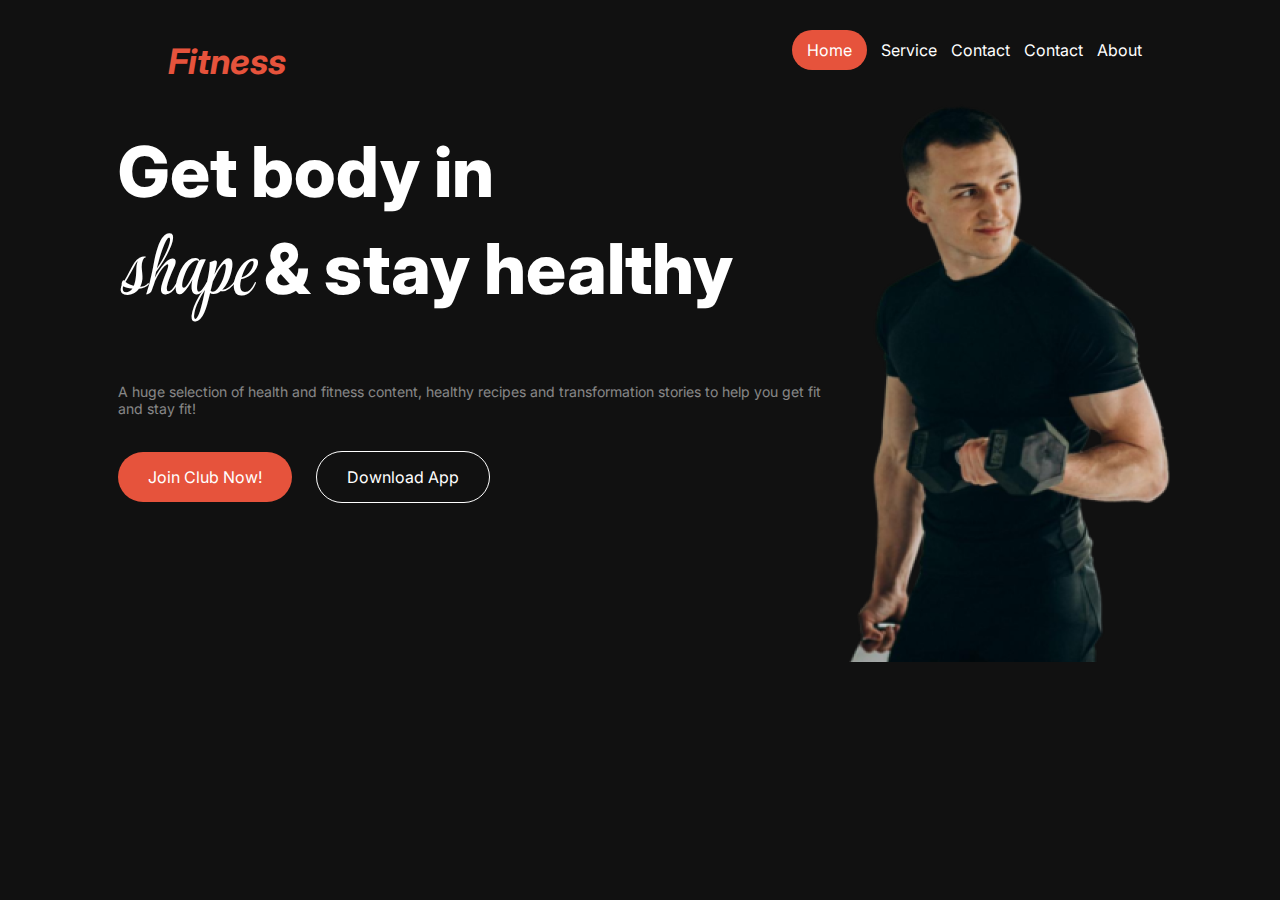
==== index.html @ d6b18fcd "banner section" ====
<!DOCTYPE html>
<html lang="en">
<head>
    <meta charset="UTF-8">
    <meta name="viewport" content="width=device-width, initial-scale=1.0">
    <title>Assignment - 2</title>
    <link rel="stylesheet" href="style.css">
</head>
<body>
   <header>
    <div class="navbar">
        <div class="navbar">
            <div class="logo">Fitness</div>
          <nav>
    </div>

   <div class="pages">
    <a class="select" href="">Home</a>
    <a href="">Service</a>
    <a href="">Contact</a>
    <a href="">Contact</a>
    <a href="">About</a>
   </div>

</header> 
 <!-- banner section -->

 <section>
<div class="banner">
<div class="banner-content">
 <h1>Get body in <br><span class="italic">shape</span> & stay healthy</h1>
    <p>A huge selection of health and fitness content, healthy recipes and transformation stories to help you get fit and stay fit!</p>
            
  
<div class="btn">
    <a href="" class="btn-primary">Join Club Now!</a>

<a href="" class="btn-secondary">Download App</a> 
</div>
                
    </div>

    <div class="banner-image">
    <img src="images/Images 2.png" alt="" srcset="">
    </div>



    </section>
       
        
        
      
    
    
</body>
</html>
---- style.css ----
@import url('https://fonts.googleapis.com/css2?family=Inter:ital,opsz,wght@0,14..32,100..900;1,14..32,100..900&family=Work+Sans:ital,wght@0,100..900;1,100..900&display=swap');

@import url('https://fonts.googleapis.com/css2?family=Inter:ital,opsz,wght@0,14..32,100..900;1,14..32,100..900&family=Style+Script&family=Work+Sans:ital,wght@0,100..900;1,100..900&display=swap');

* {
    font-family: "Inter", sans-serif;
    color: white;
    background: #111111;
    p{
        color: rgba(255, 255, 255, 0.5);
        font-size: 14px;
    }
}

.logo {
    font-size: 35px;
    color: #E6533C ;
    font-weight: bold;
    font-style: italic;
}

.pages a{
    color:white;
    text-decoration:none ;
    margin-left: 10px; 
}
.select{
    background-color:#E6533C ;
    padding: 10px 15px ;
    border-radius: 20px;
}
.pages{
    margin-top: 20px;
    margin-right: 30px;
}

.navbar{
    margin-top: 20px;
    margin-left: 80px;
    margin-right: 100px;
    display: flex;
    justify-content: space-between;
}

/* banner css */

.banner{
    margin-left: 110px;
    display: flex;
    height: 600px;
    width: 85%;

}

.banner-content{
  
    width: 100%;
    

}

.banner-content h1{
    font-weight: 800;
    font-size: 70px;
    

}

.banner-content p{
    width: 100%;
    margin-bottom: 50px;
    
}

.banner-content h1 .italic {
    font-style: italic;
    font-family: "Style Script", cursive;
    font-size: 80px;
    font-weight: 100;
}
.btn-primary{
    text-decoration: none;
    background-color: #E6533C ;
    color: #fff;
    padding: 15px 30px;
    border-radius: 30px;
    font-size: 16px;
    margin-right: 20px;
   
}

.btn-secondary{
    background-color: transparent;
    text-decoration: none;
    border: 1px solid #fff;
    padding: 15px 30px;
    border-radius: 30px;
    font-size: 16px;
    color: #fff;
    margin-top: 10px;
}

.banner-image img{
   
    
}

@media (max-width : 576px) {
.navbar{
    margin-left: 10px;
}
.banner{
    margin-left: 10px;
    width: 100%;
    flex-direction: column;
}
.banner-content h1{
    font-weight: 800;
    font-size: 30px;
    }

    .banner-content h1 .italic {
        font-style: italic;
        font-family: "Style Script", cursive;
        font-size: 30px;
        font-weight: 100;
    }
    .banner-content p{
         width: 80%;
        
    }
    
    .banner-image{
        margin-top: 30px;
        width: 100%;
        margin-left: 50px;
    }

    .banner-image img{
   height: 400px;
   

    
    }
    .pages{
        display: none;
    }
.btn-primary{
    padding: 10px 15px;
    margin-right: 5px;
}
.btn-secondary{
    padding: 10px 15px;
}

}
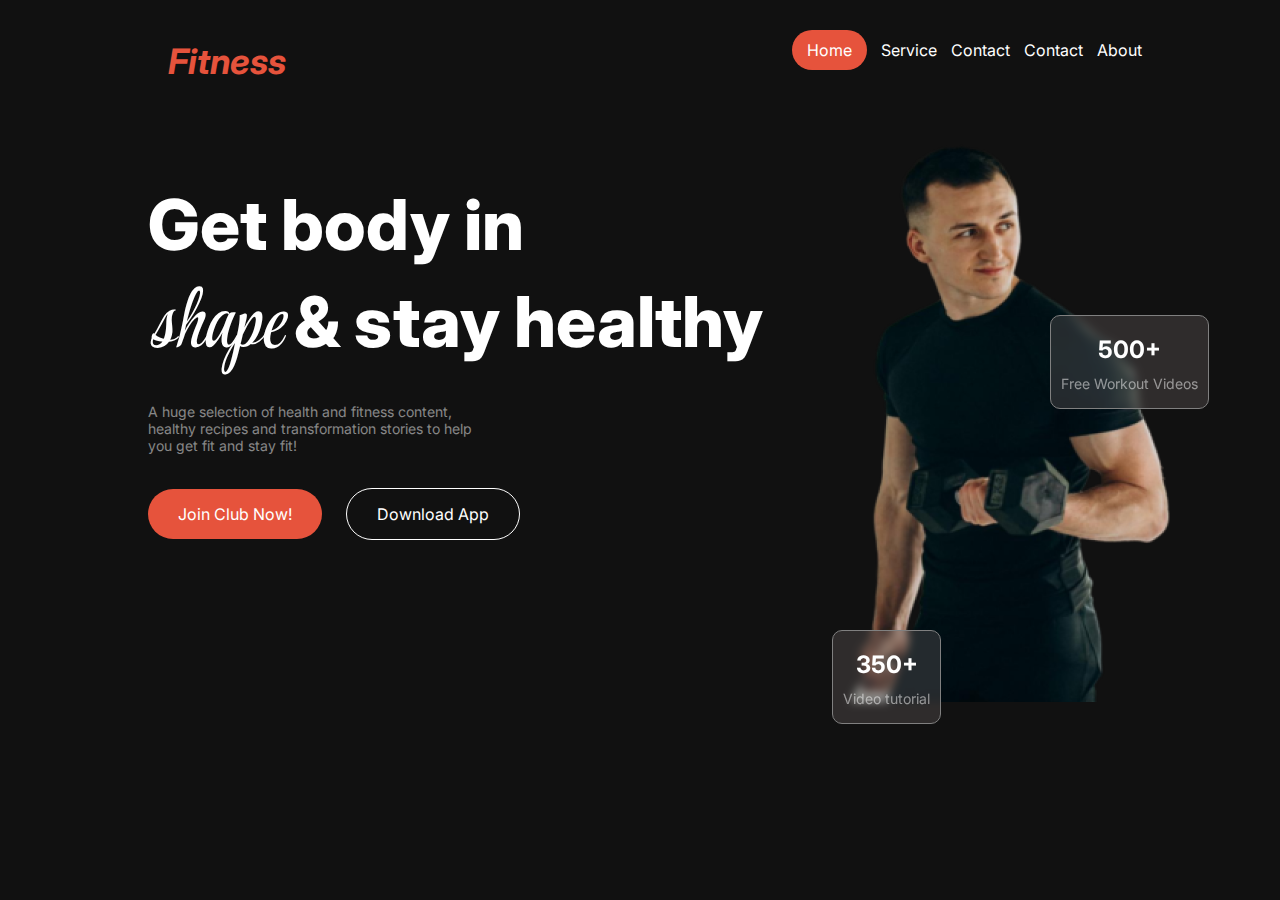
==== commit 88b9e930: "box added" ====
--- a/index.html
+++ b/index.html
@@ -25,7 +25,7 @@
 </header> 
  <!-- banner section -->
 
- <section>
+ <section class="sec">
 <div class="banner">
 <div class="banner-content">
  <h1>Get body in <br><span class="italic">shape</span> & stay healthy</h1>
@@ -44,7 +44,18 @@
     <img src="images/Images 2.png" alt="" srcset="">
     </div>
 
-
+</div>
+ 
+<div class="stats">
+    <div class="stat-item1">
+        <p class="stat-number">350+</p>
+        <p class="stat-para">Video tutorial</p>
+    </div>
+    <div class="stat-item2">
+        <p class="stat-number">500+</p>
+        <p class="stat-para">Free Workout Videos</p>
+    </div>
+</div>
 
     </section>
        
--- a/style.css
+++ b/style.css
@@ -8,6 +8,7 @@
     background: #111111;
     p{
         color: rgba(255, 255, 255, 0.5);
+        
         font-size: 14px;
     }
 }
@@ -43,17 +44,26 @@
 }
 
 /* banner css */
-
+   
+.sec{
+   height: 600px;
+}
 .banner{
+    
+    margin-top: 40px;
     margin-left: 110px;
     display: flex;
-    height: 600px;
+    height: 400px;
     width: 85%;
+    
+   
+   
 
 }
 
 .banner-content{
-  
+    margin-top: 60px;
+    margin-left: 30px;
     width: 100%;
     
 
@@ -62,12 +72,11 @@
 .banner-content h1{
     font-weight: 800;
     font-size: 70px;
-    
-
-}
+    margin: 0;
+    }
 
 .banner-content p{
-    width: 100%;
+    width: 50%;
     margin-bottom: 50px;
     
 }
@@ -86,6 +95,7 @@
     border-radius: 30px;
     font-size: 16px;
     margin-right: 20px;
+    
    
 }
 
@@ -100,21 +110,74 @@
     margin-top: 10px;
 }
 
-.banner-image img{
-   
-    
-}
+
+.stats {
+    display: flex;
+    margin-top: 30px;
+    gap: 50px;
+    
+   
+}
+
+.stat-item1 ,.stat-item2 {
+    text-align: center;
+    background-color:  rgba(118, 107, 107, 0.307);
+    border-radius: 10px;
+    padding: 5px 10px;
+    backdrop-filter: blur(4px);
+    
+   
+}
+
+.stat-item1{
+    position: absolute;
+    left: 65%;
+    top: 70%;
+    padding: 5px 10px;
+    line-height: 10px;
+    border: 1px solid gray;
+}
+
+.stat-item2{
+    position: absolute;
+    left: 82%;
+    top: 35%;
+    padding: 5px 10px;
+    line-height: 10px;
+    border: 1px solid gray;
+}
+
+.stat-number {
+    font-size: 24px;
+    font-weight: bold;
+    color: #fff;
+    background-color:  rgba(118, 107, 107, 0);
+   
+}
+
+.stat-para{
+    background-color:  rgba(118, 107, 107, 0);
+   
+}
+
+
 
 @media (max-width : 576px) {
 .navbar{
-    margin-left: 10px;
+    margin-left: 20px;
 }
 .banner{
     margin-left: 10px;
     width: 100%;
     flex-direction: column;
 }
+.banner-content{
+    margin-top: 5px;
+    font-weight: 800;
+    font-size: 30px;
+    }
 .banner-content h1{
+    
     font-weight: 800;
     font-size: 30px;
     }
@@ -126,14 +189,16 @@
         font-weight: 100;
     }
     .banner-content p{
+        font-weight: 400;
          width: 80%;
+         ma
         
     }
     
     .banner-image{
         margin-top: 30px;
         width: 100%;
-        margin-left: 50px;
+        margin-left: 70px;
     }
 
     .banner-image img{
@@ -146,10 +211,14 @@
         display: none;
     }
 .btn-primary{
+    font-weight: 400;
     padding: 10px 15px;
+    
     margin-right: 5px;
+    font-size: 10;
 }
 .btn-secondary{
+    font-weight: 400;
     padding: 10px 15px;
 }
 
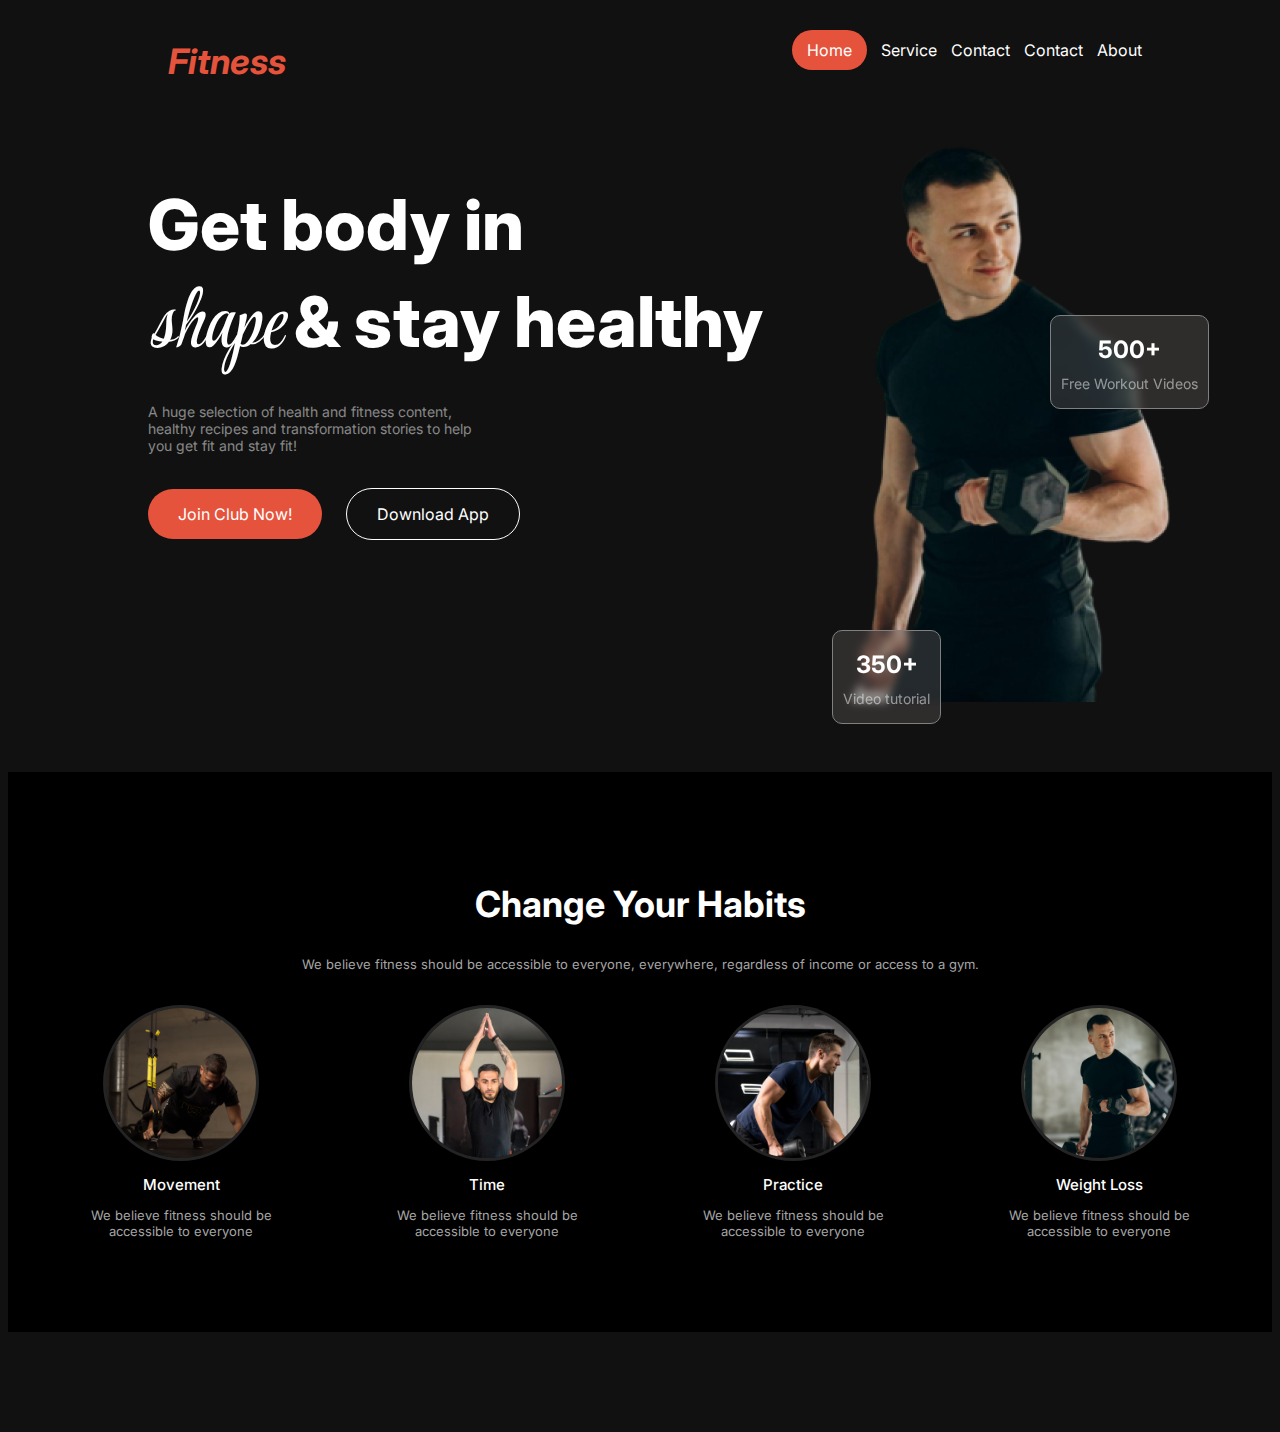
==== commit f6ed5d07: "habit section added" ====
--- a/index.html
+++ b/index.html
@@ -58,7 +58,35 @@
 </div>
 
     </section>
-       
+
+    <!-- Change Your Habits -->
+
+       <section class="habits">
+        <h2>Change Your Habits</h2>
+        <p>We believe fitness should be accessible to everyone, everywhere, regardless of income or access to a gym.</p>
+        <div class="habits-content">
+            <div class="habit">
+                <img src="images/image 3.png" alt="Movement">
+                <h6>Movement</h6>
+                <p>We believe fitness should be accessible to everyone</p>
+            </div>
+            <div class="habit">
+                <img src="images/image 2.png" alt="Time">
+                <h6>Time</h6>
+                <p>We believe fitness should be accessible to everyone</p>
+            </div>
+            <div class="habit">
+                <img src="images/image 4.png"Practice>
+                <h6>Practice</h6>
+                <p>We believe fitness should be accessible to everyone</p>
+            </div>
+            <div class="habit">
+                <img src="images/image 5.png" alt="Weight Loss">
+                <h6>Weight Loss</h6>
+                <p>We believe fitness should be accessible to everyone</p>
+            </div>
+        </div>
+    </section>
         
         
       
--- a/style.css
+++ b/style.css
@@ -160,6 +160,66 @@
    
 }
 
+/* habit css */
+.habits {
+    text-align: center;
+    padding: 80px 30px;
+    background-color: #000;
+    margin-top: 50px;
+    margin-bottom: 100px;
+}
+
+.habits h2 {
+    font-size: 36px;
+    margin-bottom: 30px;
+    color: #fff;
+    background-color: #000;
+}
+
+.habits p{
+    color: #fff;
+    background-color: #000;
+    font-size: 13px;
+    color: #a5a5a5;
+    
+   
+}
+
+.habits-content {
+    display: flex;
+    justify-content: space-around;
+    flex-wrap: wrap;
+    gap: 20px;
+    background-color: #000;
+}
+
+.habit {
+    max-width: 200px;
+    background-color: #000;
+    gap: 50px;
+}
+
+.habit img {
+    height: 150px;
+    width: 150px;
+    border-radius: 50%;
+    border: 3px solid rgba(105, 100, 100, 0.227);
+    margin-top: 20px;
+}
+
+.habit h6 {
+    margin: 10px 0;
+    font-size: 15px;
+    color: #fff;
+    background-color: #000;
+    font-weight: 500;
+}
+
+.habit p {
+    color: #a5a5a5;
+}
+
+
 
 
 @media (max-width : 576px) {
@@ -190,9 +250,7 @@
     }
     .banner-content p{
         font-weight: 400;
-         width: 80%;
-         ma
-        
+         width: 80%;   
     }
     
     .banner-image{
@@ -222,4 +280,19 @@
     padding: 10px 15px;
 }
 
+.stat-item1{
+    position: absolute;
+    left: 20%;
+    top: 110%;
+
+}
+
+.stat-item2{
+    position: absolute;
+    left: 55%;
+    top: 70%;
+    padding: 5px , 20px;
+    line-height: 5px;
+}
+
 }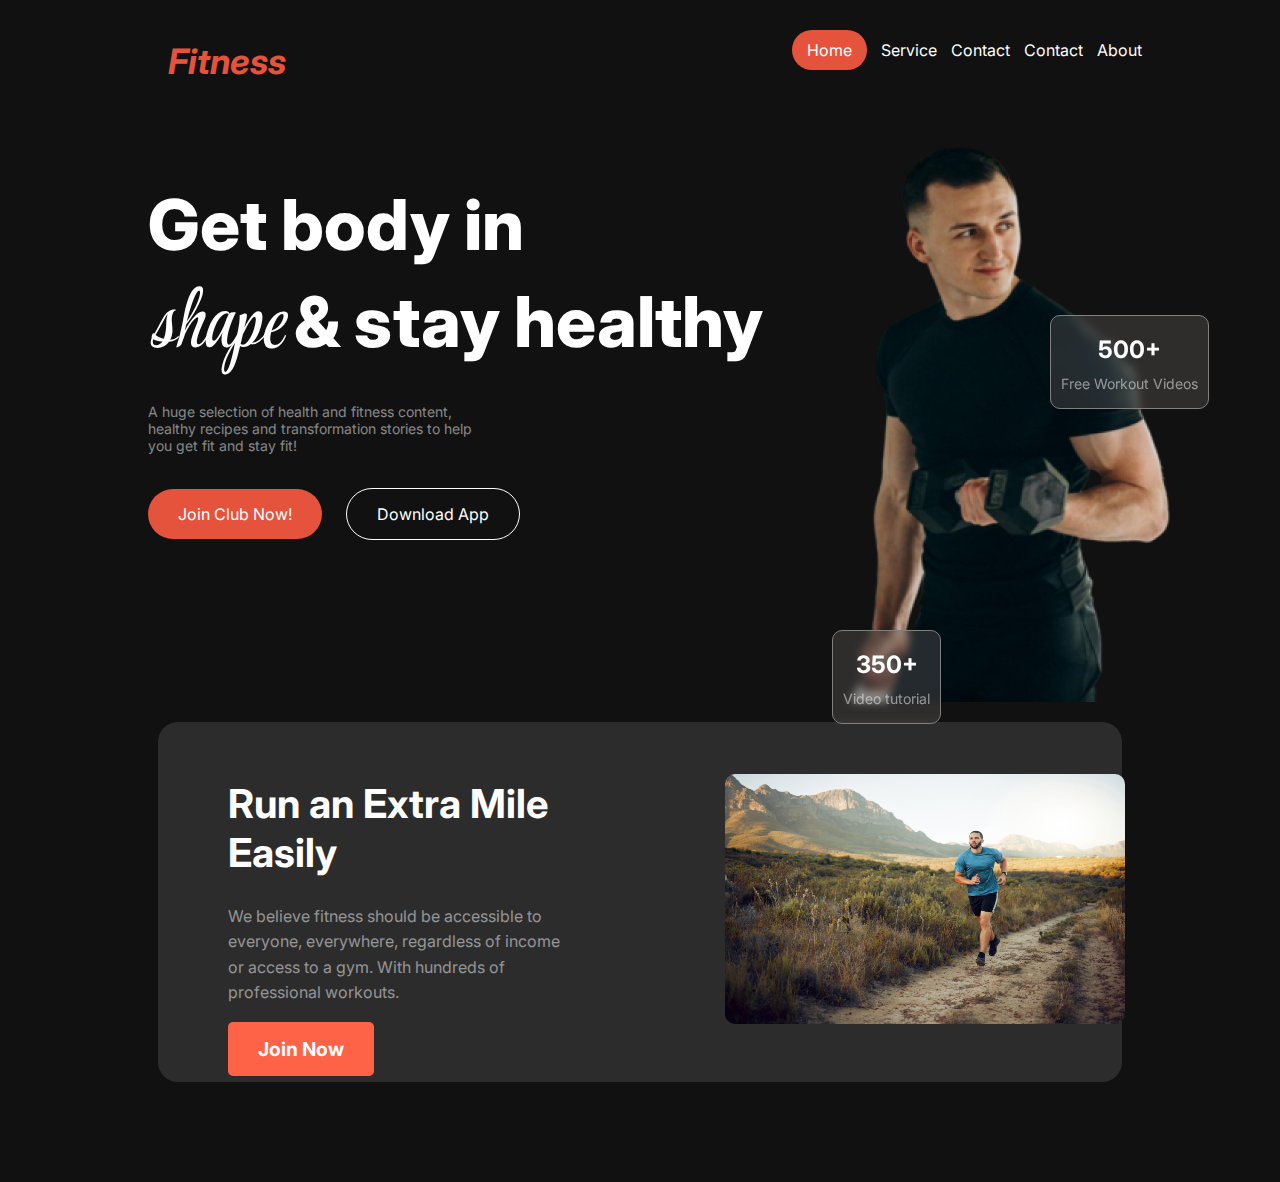
==== commit 83483b0f: "run extra mile added" ====
--- a/index.html
+++ b/index.html
@@ -61,7 +61,7 @@
 
     <!-- Change Your Habits -->
 
-       <section class="habits">
+       <!-- <section class="habits">
         <h2>Change Your Habits</h2>
         <p>We believe fitness should be accessible to everyone, everywhere, regardless of income or access to a gym.</p>
         <div class="habits-content">
@@ -86,10 +86,22 @@
                 <p>We believe fitness should be accessible to everyone</p>
             </div>
         </div>
-    </section>
+    </section> -->
         
+    <!-- run extra mile section -->
         
-      
+     <div class="promo-container">
+    <div class="text-section">
+    <h1>Run an Extra Mile Easily</h1>
+    <p>We believe fitness should be accessible to everyone, everywhere, regardless of income or access to a gym. With hundreds of professional workouts.</p>
+    <a href="#" class="join-btn">Join Now</a>
+    </div>
+    <div class="image-section">
+    <img src="images/run.jpg" alt="Man running">
+    </div>
+            </div>
+        
+
     
     
 </body>
--- a/style.css
+++ b/style.css
@@ -219,6 +219,69 @@
     color: #a5a5a5;
 }
 
+/* run extra mile */
+
+
+
+.promo-container {
+    display: flex;
+    background-color: #2C2C2C;
+    color: white;
+    margin: 0 150px 50px ;
+    padding: 30px;
+    border-radius: 20px;
+    height: 300px;
+    margin-bottom: 100px;
+
+}
+
+.text-section {
+    flex: 1;
+    background-color: #2C2C2C;
+    width: 80%;
+    padding-left: 40px;
+}
+
+.text-section h1 {
+    font-size: 2.5rem;
+    background-color: #2C2C2C;
+}
+
+.text-section p {
+    font-size: 1rem;
+    width: 80%;
+    line-height: 1.6;
+    background-color: #2C2C2C;
+    
+}
+
+.join-btn {
+    display: inline-block;
+    padding: 15px 30px;
+    background-color: #FF6347;
+    color: white;
+    text-decoration: none;
+    border-radius: 5px;
+    font-size: 1.2rem;
+    font-weight: bold;
+}
+
+.image-section {
+    flex: 1;
+    background-color: #2C2C2C;
+  
+}
+
+.image-section img {
+    width: 400px;
+    border-radius: 10px;
+    height: 250px;
+    margin-top: 5%;
+    margin-left: 15%;
+}
+
+
+
 
 
 
@@ -242,10 +305,8 @@
     font-size: 30px;
     }
 
-    .banner-content h1 .italic {
-        font-style: italic;
-        font-family: "Style Script", cursive;
-        font-size: 30px;
+    .banner-content h1 .italic {    
+        font-size: 40px;
         font-weight: 100;
     }
     .banner-content p{
@@ -261,10 +322,8 @@
 
     .banner-image img{
    height: 400px;
-   
-
-    
-    }
+   }
+
     .pages{
         display: none;
     }
@@ -295,4 +354,44 @@
     line-height: 5px;
 }
 
+.promo-container {
+    margin-top: 100px;
+    display: flex;
+    flex-direction: column;
+    width: 300px;
+    margin-left: 10px;
+    height: 600px;
+    /* background-color: #2de169; */
+    padding-left: 5px;
+    
+}
+
+
+.text-section {
+    /* background-color: #8b1010; */
+    padding-left: 5px;
+    width: 100%;
+    margin-left:10px;
+    
+}
+
+.image-section {
+    flex: 1;
+     
+}
+
+.image-section img {
+    width: 300px;
+    border-radius: 10px;
+    height: 250px;
+    margin-top: 5%;
+    margin-left: 10px;
+}
+
+.text-section p {
+    width: 90%;
+    line-height: 1.6;       
+}
+
+
 }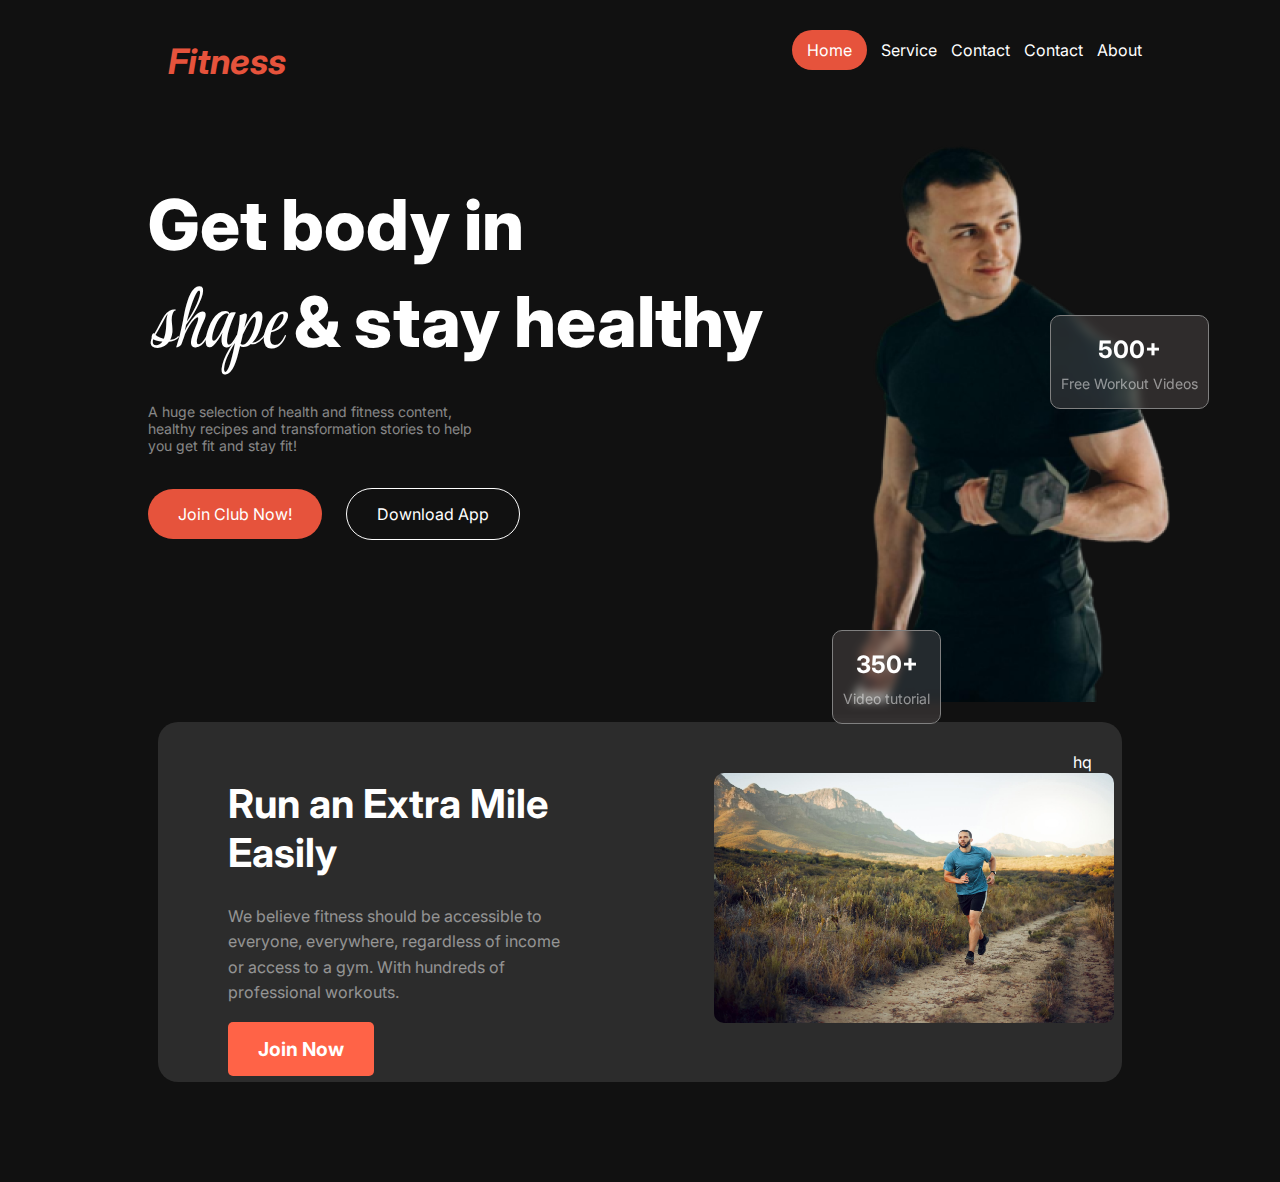
==== commit bfc3650e: "run extra mile added" ====
--- a/index.html
+++ b/index.html
@@ -99,6 +99,7 @@
     <div class="image-section">
     <img src="images/run.jpg" alt="Man running">
     </div>
+    hq
             </div>
         
 
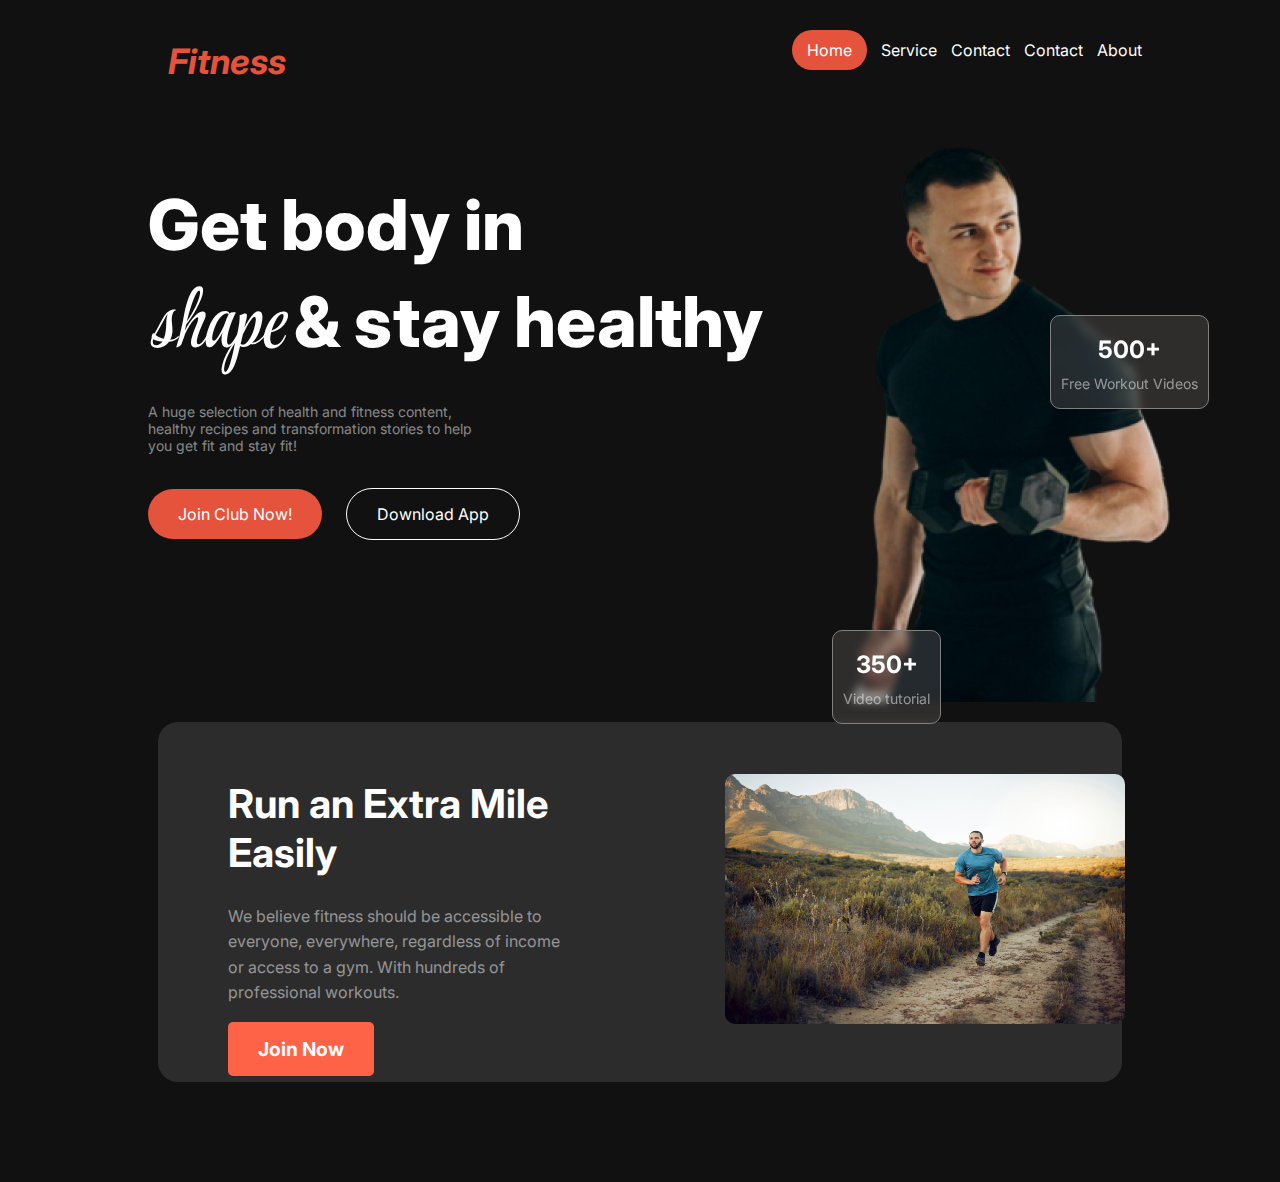
==== commit d23b0948: "run extra mile again" ====
--- a/index.html
+++ b/index.html
@@ -99,7 +99,6 @@
     <div class="image-section">
     <img src="images/run.jpg" alt="Man running">
     </div>
-    hq
             </div>
         
 
--- a/style.css
+++ b/style.css
@@ -360,9 +360,12 @@
     flex-direction: column;
     width: 300px;
     margin-left: 10px;
-    height: 600px;
+    margin-right: 10px;
+    height: 620px;
     /* background-color: #2de169; */
-    padding-left: 5px;
+    padding-left: 20px;
+    padding-right:40px ;
+    
     
 }
 
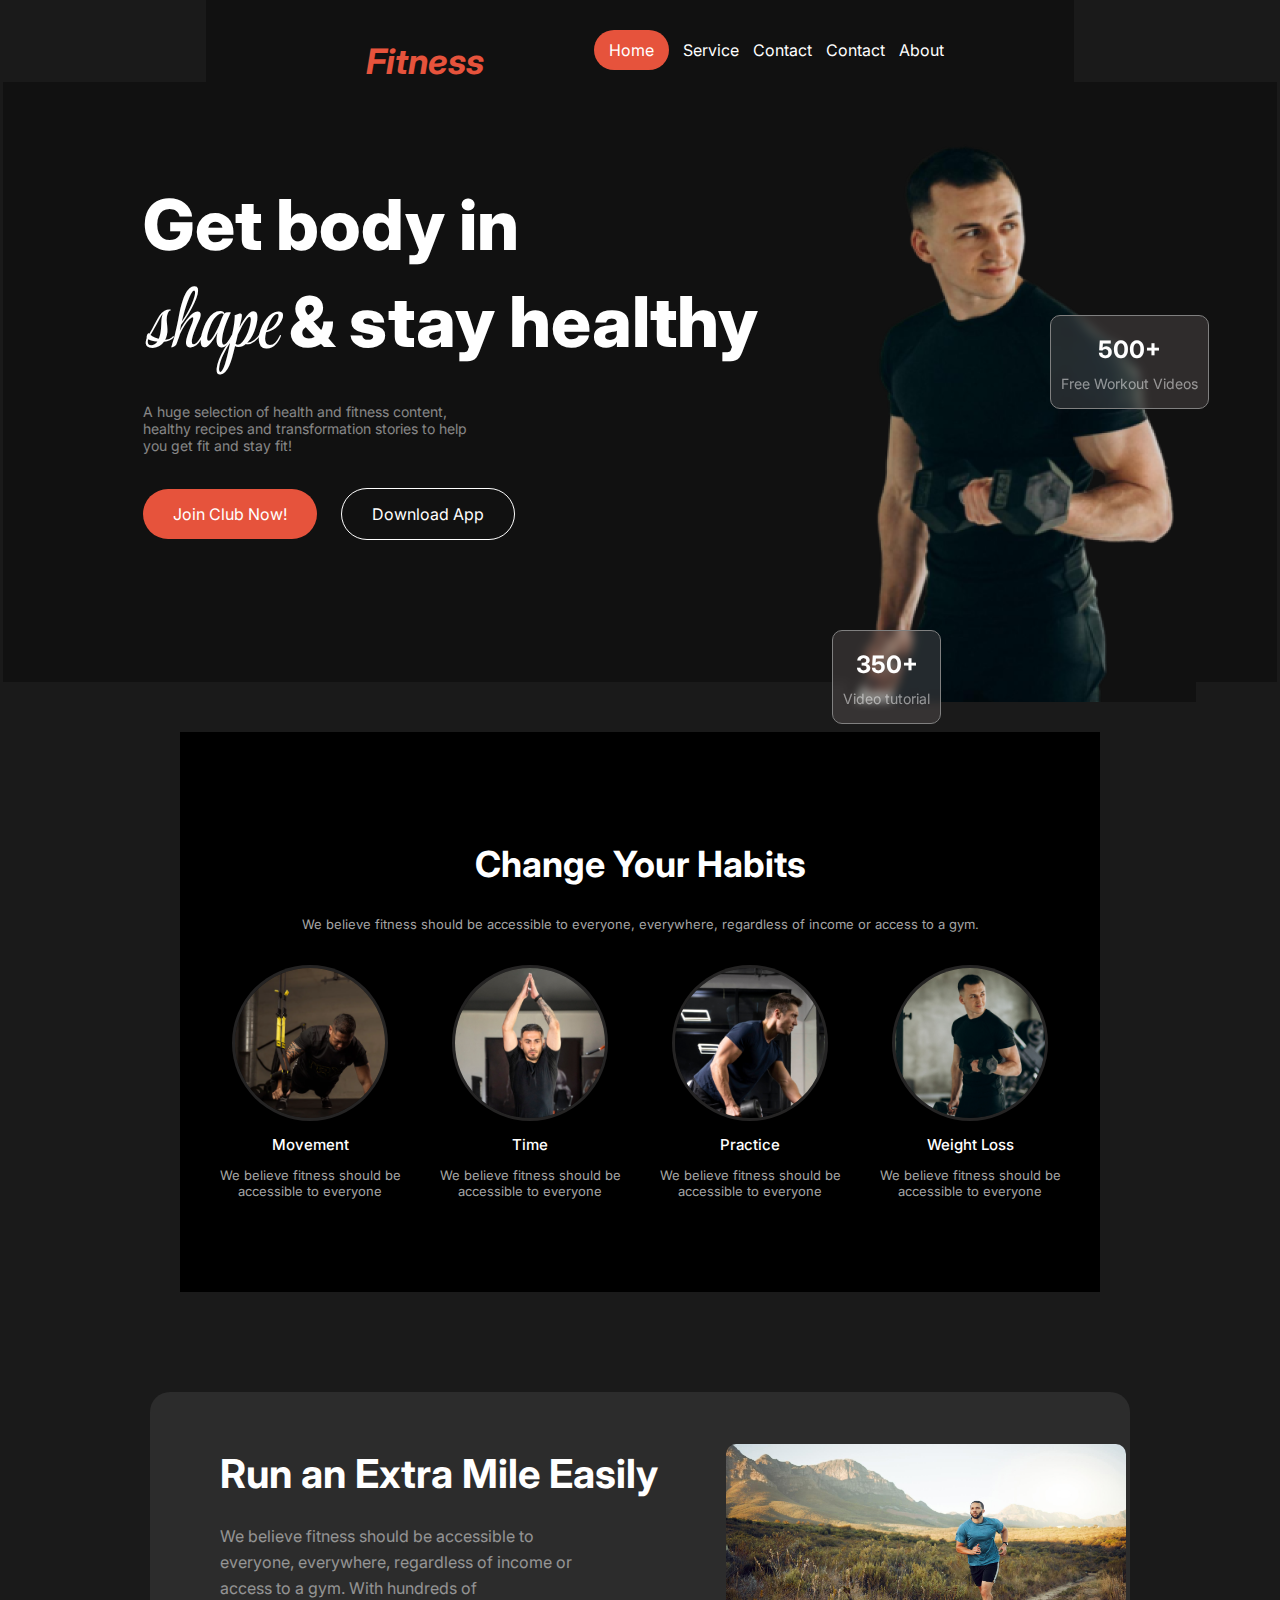
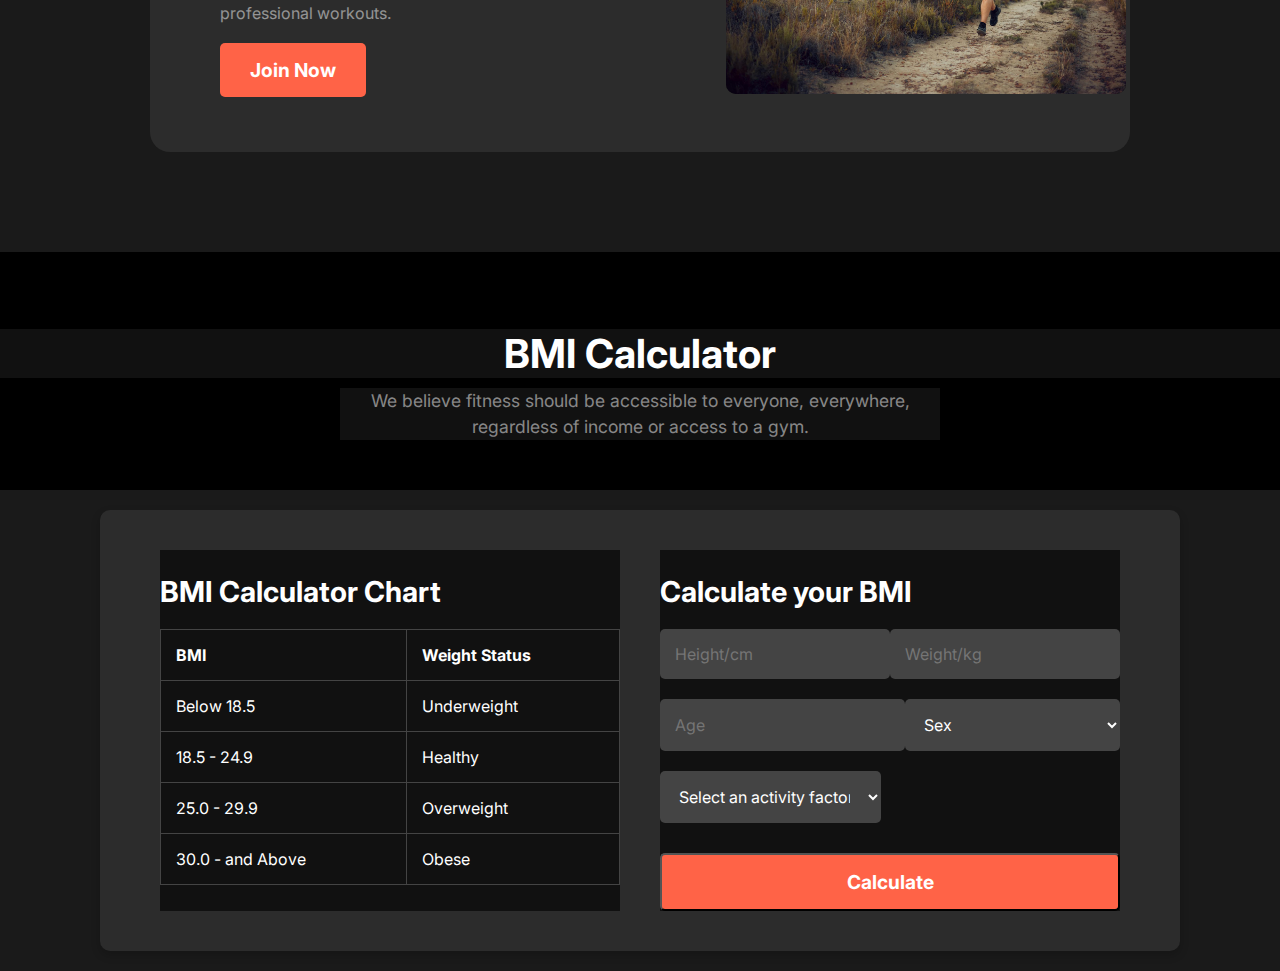
==== commit 021fcebe: "run extra mile added" ====
--- a/index.html
+++ b/index.html
@@ -61,7 +61,7 @@
 
     <!-- Change Your Habits -->
 
-       <!-- <section class="habits">
+       <section class="habits">
         <h2>Change Your Habits</h2>
         <p>We believe fitness should be accessible to everyone, everywhere, regardless of income or access to a gym.</p>
         <div class="habits-content">
@@ -86,7 +86,7 @@
                 <p>We believe fitness should be accessible to everyone</p>
             </div>
         </div>
-    </section> -->
+    </section>
         
     <!-- run extra mile section -->
         
@@ -100,9 +100,71 @@
     <img src="images/run.jpg" alt="Man running">
     </div>
             </div>
-        
 
-    
-    
+            <!-- bmi Calculator -->
+
+                <div class="header">
+                    <h1>BMI Calculator</h1>
+                    <p>We believe fitness should be accessible to everyone, everywhere, regardless of income or access to a gym.</p>
+                </div>
+            
+                <div class="bmi-container">
+                    <div class="bmi-chart">
+                        <h2>BMI Calculator Chart</h2>
+                        <table>
+                            <thead>
+                                <tr>
+                                    <th>BMI</th>
+                                    <th>Weight Status</th>
+                                </tr>
+                            </thead>
+                            <tbody>
+                                <tr>
+                                    <td>Below 18.5</td>
+                                    <td>Underweight</td>
+                                </tr>
+                                <tr>
+                                    <td>18.5 - 24.9</td>
+                                    <td>Healthy</td>
+                                </tr>
+                                <tr>
+                                    <td>25.0 - 29.9</td>
+                                    <td>Overweight</td>
+                                </tr>
+                                <tr>
+                                    <td>30.0 - and Above</td>
+                                    <td>Obese</td>
+                                </tr>
+                            </tbody>
+                        </table>
+                    </div>
+                    <div class="bmi-calculator">
+                        <h2>Calculate your BMI</h2>
+                        <form>
+                            <div class="form-group">
+                                <input type="text" placeholder="Height/cm">
+                                <input type="text" placeholder="Weight/kg">
+                            </div>
+                            <div class="form-group">
+                                <input type="text" placeholder="Age">
+                                <select>
+                                    <option value="" disabled selected>Sex</option>
+                                    <option value="male">Male</option>
+                                    <option value="female">Female</option>
+                                </select>
+                            </div>
+                            <div class="form-group">
+                                <select>
+                                    <option value="" disabled selected>Select an activity factor</option>
+                                    <option value="low">Low</option>
+                                    <option value="medium">Medium</option>
+                                    <option value="high">High</option>
+                                </select>
+                            </div>
+                            <button type="submit" class="calculate-btn">Calculate</button>
+                        </form>
+                    </div>
+                </div>
+            
 </body>
 </html>--- a/style.css
+++ b/style.css
@@ -280,8 +280,109 @@
     margin-left: 15%;
 }
 
-
-
+/* bmi css */
+
+body {
+    font-family: Arial, sans-serif;
+    margin: 0;
+    padding: 0;
+    background-color: #1a1a1a;
+    color: #fff;
+    display: flex;
+    flex-direction: column;
+    align-items: center;
+}
+
+.header {
+    text-align: center;
+    padding: 50px 20px;
+    background-color: #000;
+    width: 100%;
+}
+
+.header h1 {
+    font-size: 2.5rem;
+    margin-bottom: 10px;
+}
+
+.header p {
+    font-size: 1.1rem;
+    max-width: 600px;
+    margin: 0 auto;
+    line-height: 1.5;
+}
+.bmi-container {
+    display: flex;
+    flex-direction: row;
+    background-color: #2C2C2C;
+    border-radius: 10px;
+    padding: 40px;
+    max-width: 1000px;
+    width: 100%;
+    box-shadow: 0px 4px 10px rgba(0, 0, 0, 0.2);
+    margin: 20px;
+}
+
+.bmi-chart, .bmi-calculator {
+    flex: 1;
+    margin: 0 20px;
+}
+
+.bmi-chart h2, .bmi-calculator h2 {
+    font-size: 1.8rem;
+    margin-bottom: 20px;
+}
+
+.bmi-chart table {
+    width: 100%;
+    border-collapse: collapse;
+    margin-top: 20px;
+    background-color: #333;
+    border-radius: 10px;
+}
+
+.bmi-chart th, .bmi-chart td {
+    padding: 15px;
+    text-align: left;
+    border: 1px solid #444;
+    font-size: 1rem;
+}
+
+.bmi-calculator form p {
+    margin-bottom: 30px;
+    line-height: 1.6;
+}
+
+.form-group {
+    display: flex;
+    justify-content: space-between;
+    margin-bottom: 20px;
+}
+
+.form-group input, .form-group select {
+    width: 48%;
+    padding: 15px;
+    background-color: #444;
+    color: white;
+    border: none;
+    border-radius: 5px;
+    font-size: 1rem;
+}
+
+.calculate-btn {
+    display: inline-block;
+    width: 100%;
+    padding: 15px;
+    background-color: #FF6347;
+    color: white;
+    text-decoration: none;
+    border-radius: 5px;
+    font-size: 1.2rem;
+    font-weight: bold;
+    text-align: center;
+    cursor: pointer;
+    margin-top: 10px;
+}
 
 
 
@@ -396,5 +497,80 @@
     line-height: 1.6;       
 }
 
+.join-btn {
+    display: inline-block;
+    padding: 15px 60px;
+}
+/* bmi css */
+
+.bmi-container {
+    flex-direction: column;
+    padding: 20px;
+    width: 80%;
+    margin-left: 10px;
+}
+
+.bmi-chart, .bmi-calculator {
+    margin: 10px 0;
+    width: 100%;
+}
+
+.form-group {
+    flex-direction: column;
+}
+
+.form-group input, .form-group select {
+    width: 100%;
+    margin-bottom: 10px;
+    
+}
+
+.form-group select{
+    width: 100%;
+}
+
+.form-group input{
+    width: 90%;
+}
+
+.calculate-btn {
+    font-size: 1rem;
+    padding: 10px;
+    width: 0 30px ;
+    border-radius: 20px;
+}
+
+.header h1 {
+    font-size: 2rem;
+}
+
+.header p {
+    font-size: 1rem;
+    margin: 0 10px;
+}
+
+.bmi-container {
+    flex-direction: column;
+    padding: 20px;
+}
+
+.bmi-chart, .bmi-calculator {
+    margin: 10px 0;
+}
+
+.form-group {
+    flex-direction: column;
+}
+
+.form-group input, .form-group select {
+    width: 100%;
+    margin-bottom: 10px;
+}
+
+.calculate-btn {
+    font-size: 1rem;
+    padding: 10px;
+}
+
 
 }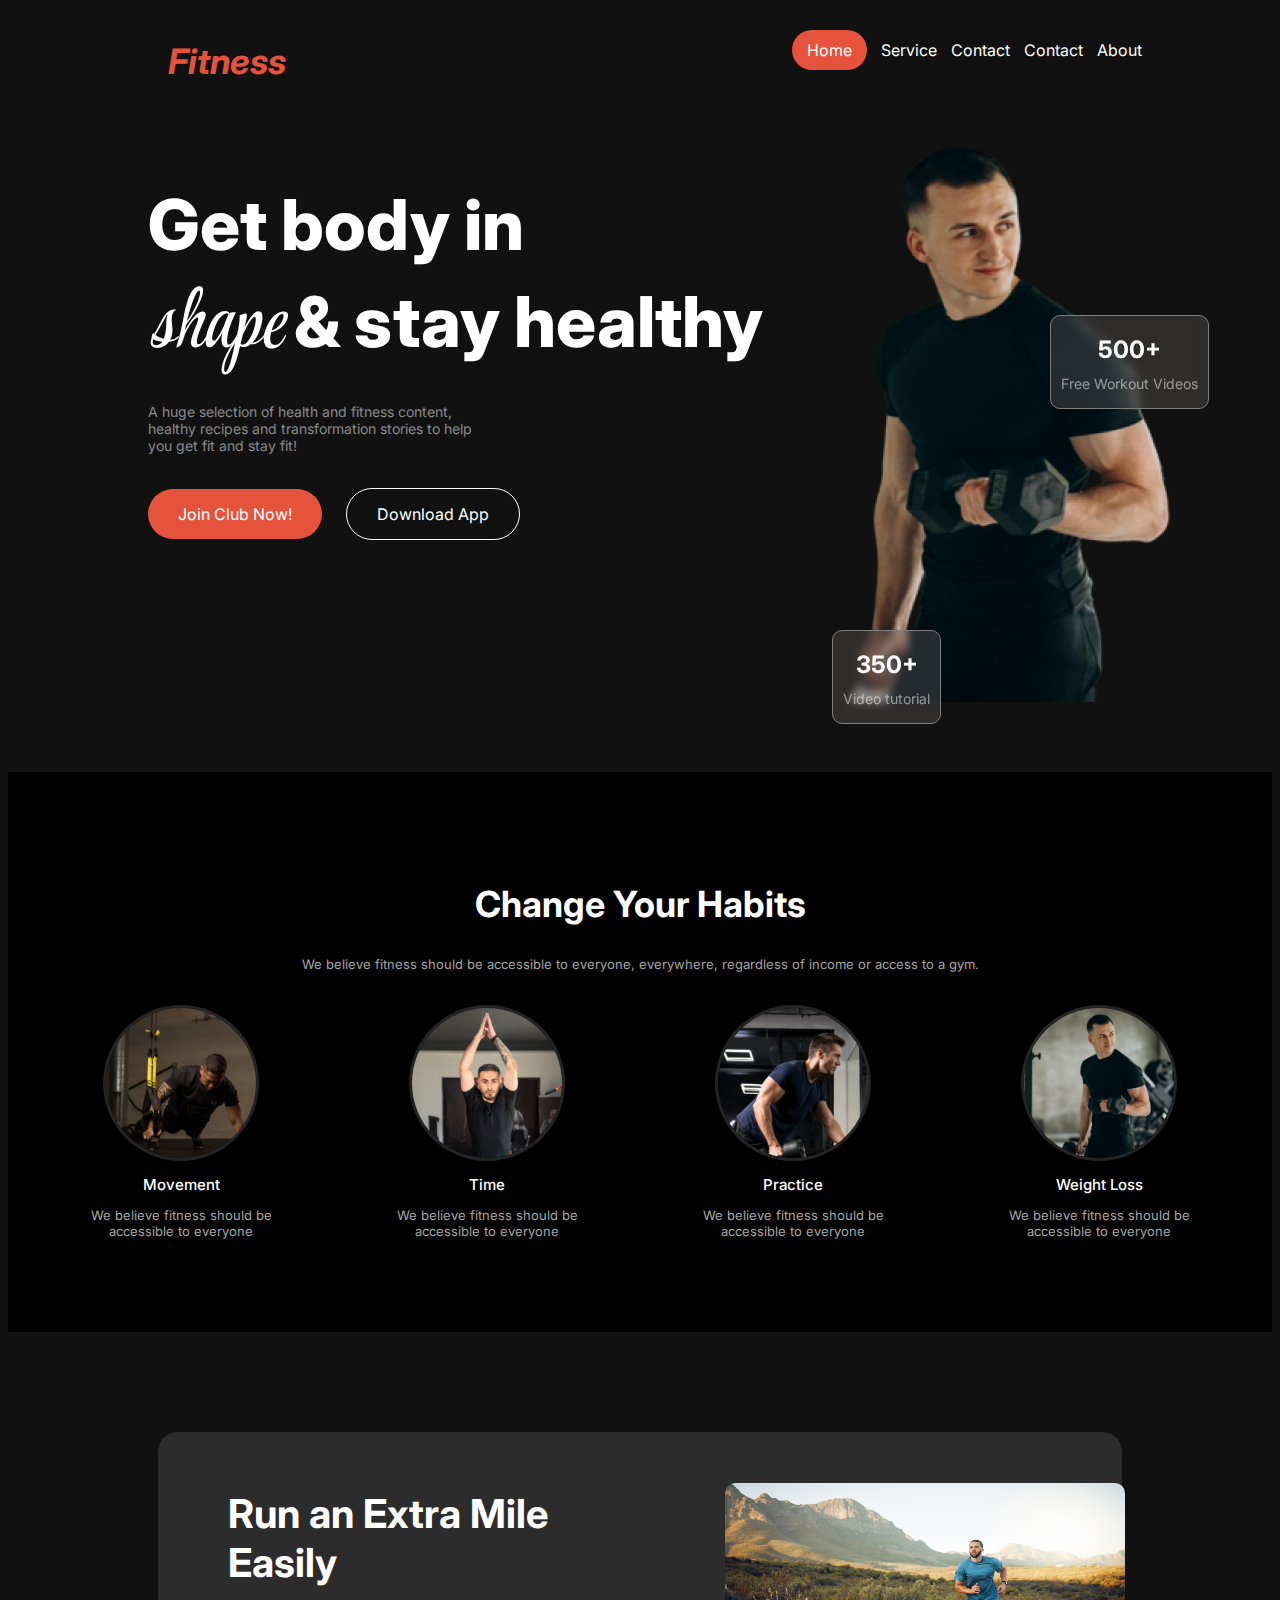
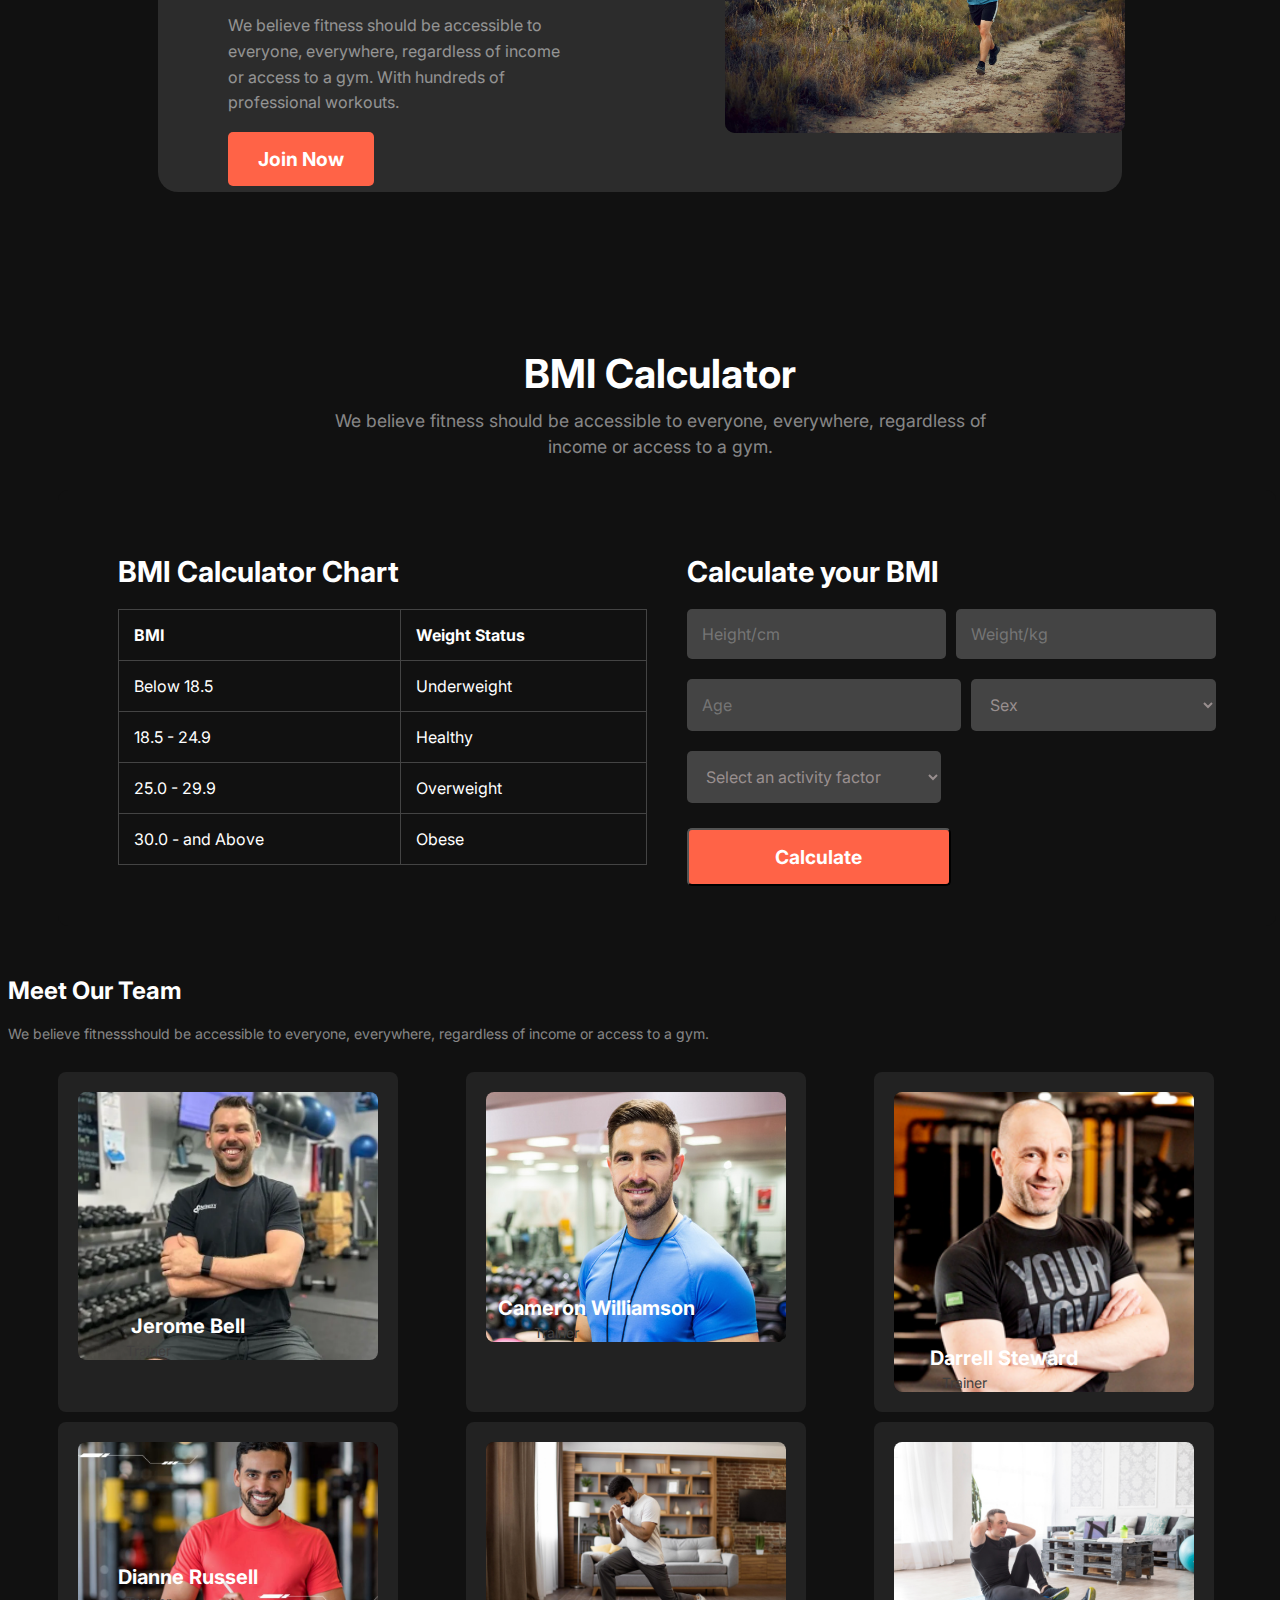
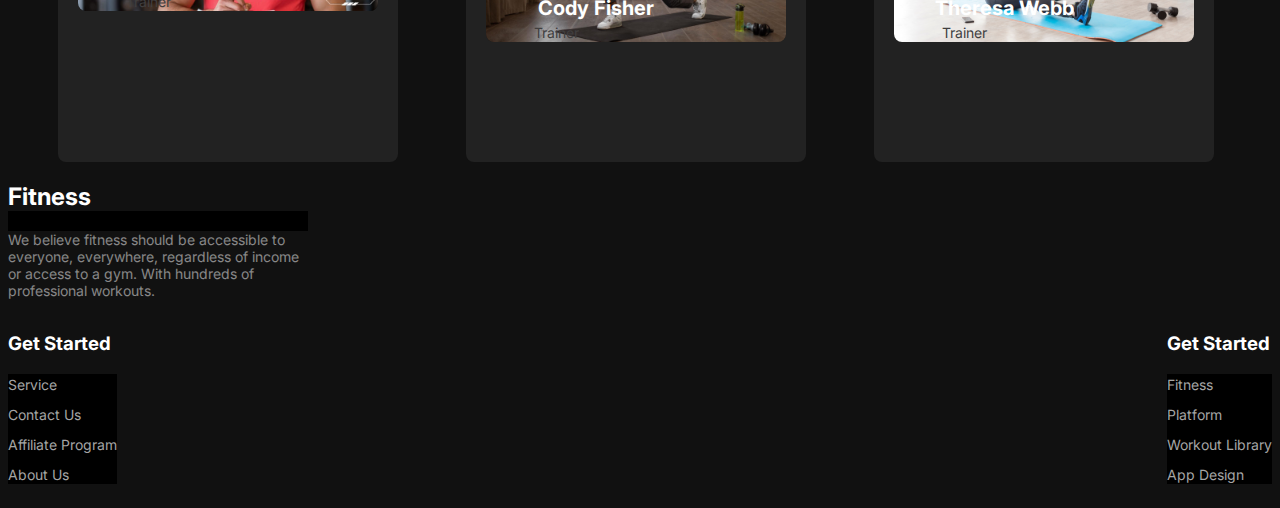
==== commit 314662ba: "footer" ====
--- a/index.html
+++ b/index.html
@@ -165,6 +165,68 @@
                         </form>
                     </div>
                 </div>
-            
+
+                <!-- team & footer section -->
+    <section class="team-section">
+    <h2>Meet Our Team</h2>
+     <p>We believe fitnessshould be accessible to everyone, everywhere, regardless of income or access to a gym.</p>
+      <div class="team-grid">
+       <div class="team-member">
+        <img src="images/trainer1.png" alt="Jerome Bell">
+          <h3>Jerome Bell</h3>
+          <p>Trainer</p>
+      </div>
+         <div class="team-member">
+            <img src="images/trainer2.png" alt="Cameron Williamson">
+           <h3>Cameron Williamson</h3>
+               <p>Trainer</p>
+            </div>
+              <div class="team-member">
+             <img src="images/trainer3.png" alt="Darrell Steward">
+           <h3>Darrell Steward</h3>
+                  <p>Trainer</p>
+        </div>
+        <div class="team-member">
+          <img src="images/trainer4.png" alt="Dianne Russell">
+           <h3>Dianne Russell</h3>
+      <p>Trainer</p>
+  </div>
+       <div class="team-member">
+                                <img src="images/exercise5.jpg" alt="Cody Fisher">
+                                <h3>Cody Fisher</h3>
+                                <p>Trainer</p>
+                            </div>
+                            <div class="team-member">
+                                <img src="images/exercise6.jpg" alt="Theresa Webb">
+                                <h3>Theresa Webb</h3>
+                                <p>Trainer</p>
+                            </div>
+                        </div>
+                </section>
+                <div class="footer-content">
+                    <h2>Fitness</h2>
+                    <p>We believe fitness should be accessible to everyone, everywhere, regardless of income or access to a gym. With hundreds of professional workouts.</p>
+                </div>
+                <div class="footer-links">
+                    <div>
+                        <h3>Get Started</h3>
+                        <ul>
+                            <li><a href="">Service</a></li>
+                            <li><a href="">Contact Us</a></li>
+                            <li><a href="">Affiliate Program</a></li>
+                            <li><a href="">About Us</a></li>
+                        </ul>
+                    </div>
+                    <div>
+                        <h3>Get Started</h3>
+                        <ul>
+                            <li><a href="">Fitness</a></li>
+                            <li><a href="">Platform</a></li>
+                            <li><a href="">Workout Library</a></li>
+                            <li><a href="">App Design</a></li>
+                        </ul>
+                    </div>
+    
+                </div>
 </body>
 </html>--- a/style.css
+++ b/style.css
@@ -282,21 +282,9 @@
 
 /* bmi css */
 
-body {
-    font-family: Arial, sans-serif;
-    margin: 0;
-    padding: 0;
-    background-color: #1a1a1a;
-    color: #fff;
-    display: flex;
-    flex-direction: column;
-    align-items: center;
-}
-
 .header {
     text-align: center;
-    padding: 50px 20px;
-    background-color: #000;
+    padding: 30px 20px;
     width: 100%;
 }
 
@@ -307,20 +295,17 @@
 
 .header p {
     font-size: 1.1rem;
-    max-width: 600px;
+    max-width: 700px;
     margin: 0 auto;
     line-height: 1.5;
 }
 .bmi-container {
     display: flex;
     flex-direction: row;
-    background-color: #2C2C2C;
     border-radius: 10px;
     padding: 40px;
-    max-width: 1000px;
-    width: 100%;
-    box-shadow: 0px 4px 10px rgba(0, 0, 0, 0.2);
-    margin: 20px;
+    width: 90%;
+    margin: 0 50px 50px;
 }
 
 .bmi-chart, .bmi-calculator {
@@ -351,19 +336,21 @@
 .bmi-calculator form p {
     margin-bottom: 30px;
     line-height: 1.6;
+   
 }
 
 .form-group {
     display: flex;
     justify-content: space-between;
     margin-bottom: 20px;
+    gap:10px ;
 }
 
 .form-group input, .form-group select {
     width: 48%;
     padding: 15px;
     background-color: #444;
-    color: white;
+    color: rgb(153, 143, 143);
     border: none;
     border-radius: 5px;
     font-size: 1rem;
@@ -371,7 +358,7 @@
 
 .calculate-btn {
     display: inline-block;
-    width: 100%;
+    width: 50%;
     padding: 15px;
     background-color: #FF6347;
     color: white;
@@ -380,10 +367,105 @@
     font-size: 1.2rem;
     font-weight: bold;
     text-align: center;
-    cursor: pointer;
-    margin-top: 10px;
-}
-
+    margin-top: 5px;
+}
+
+/* team css */
+.team-grid {
+    display: grid;
+    grid-template-columns: repeat(3, 1fr) ;
+    gap: 10px;
+    justify-content: center;
+    align-items: center;
+    margin-top: 30px;
+    margin-left: 50px;
+   
+}
+
+.team-member {
+    background-color: #222;
+    border-radius: 8px;
+    padding: 20px;
+    text-align: center;
+    width: 300px;
+    height: 300px;
+}
+
+.team-member img {
+    width: 100%;
+    border-radius: 8px;
+    margin-bottom: 10px;
+}
+
+.team-member h3 {
+    font-size: 20px;
+    margin: 10px 0 5px;
+    color: #ffffff;
+    background-color: #22222200;
+    position: relative;
+    top: -70px;
+    left: -40px;
+    
+
+}
+
+.team-member p {
+    font-size: 14px;
+    color: #413f3f;
+    background-color: #22222200;
+    position: relative;
+    top: -80px;
+    left: -80px;
+    
+}
+
+footer {
+    background-color: #000;
+    color: #ffffff;
+    padding: 20px;
+    display: flex;
+    justify-content: space-between;
+    margin-top: 40px;
+    margin-left: 200px;
+    width: 50%;
+    align-items: center;
+    
+}
+
+.footer-content {
+    max-width: 300px;
+    background-color: #000;
+    
+}
+
+footer h3{
+   
+    background-color: #000;
+
+}
+.footer-links{
+    display: flex;
+    justify-content: space-between;
+    gap: 150px;
+}
+
+.footer-links ul {
+    list-style: none;
+    padding: 0;
+    background-color: #000;
+}
+
+.footer-links ul li {
+    margin-bottom: 10px;
+    background-color: #000;
+}
+
+.footer-links ul li a {
+    color: #a5a5a5;
+    font-size: 14px;
+    text-decoration: none;
+    background-color: #000;
+}
 
 
 @media (max-width : 576px) {
@@ -501,76 +583,56 @@
     display: inline-block;
     padding: 15px 60px;
 }
-/* bmi css */
+
+
+
+
+/* bmi responsive css  */
+
+.header{
+    width: 300px;
+}
+.header h1 {
+    font-size: 25px;
+}
+
+.header p {
+    font-size: 12px;
+    margin: 0 10px;
+}
 
 .bmi-container {
+    width: 300px;
     flex-direction: column;
-    padding: 20px;
-    width: 80%;
+    padding: 10px;
     margin-left: 10px;
-}
-
-.bmi-chart, .bmi-calculator {
-    margin: 10px 0;
-    width: 100%;
+  
 }
 
 .form-group {
     flex-direction: column;
 }
 
-.form-group input, .form-group select {
-    width: 100%;
+.form-group input {
+    width:90%;
     margin-bottom: 10px;
-    
-}
-
+}
 .form-group select{
-    width: 100%;
-}
-
-.form-group input{
-    width: 90%;
+    width:100%;
 }
 
 .calculate-btn {
     font-size: 1rem;
     padding: 10px;
-    width: 0 30px ;
-    border-radius: 20px;
-}
-
-.header h1 {
-    font-size: 2rem;
-}
-
-.header p {
-    font-size: 1rem;
-    margin: 0 10px;
-}
-
-.bmi-container {
-    flex-direction: column;
-    padding: 20px;
-}
-
-.bmi-chart, .bmi-calculator {
-    margin: 10px 0;
-}
-
-.form-group {
-    flex-direction: column;
-}
-
-.form-group input, .form-group select {
-    width: 100%;
-    margin-bottom: 10px;
-}
-
-.calculate-btn {
-    font-size: 1rem;
-    padding: 10px;
-}
-
-
-}+}
+
+.team-grid {
+    display: grid;
+    grid-template-columns: repeat(1, 1fr);
+}
+
+.team-member {
+    width: 90%;
+}
+}
+
